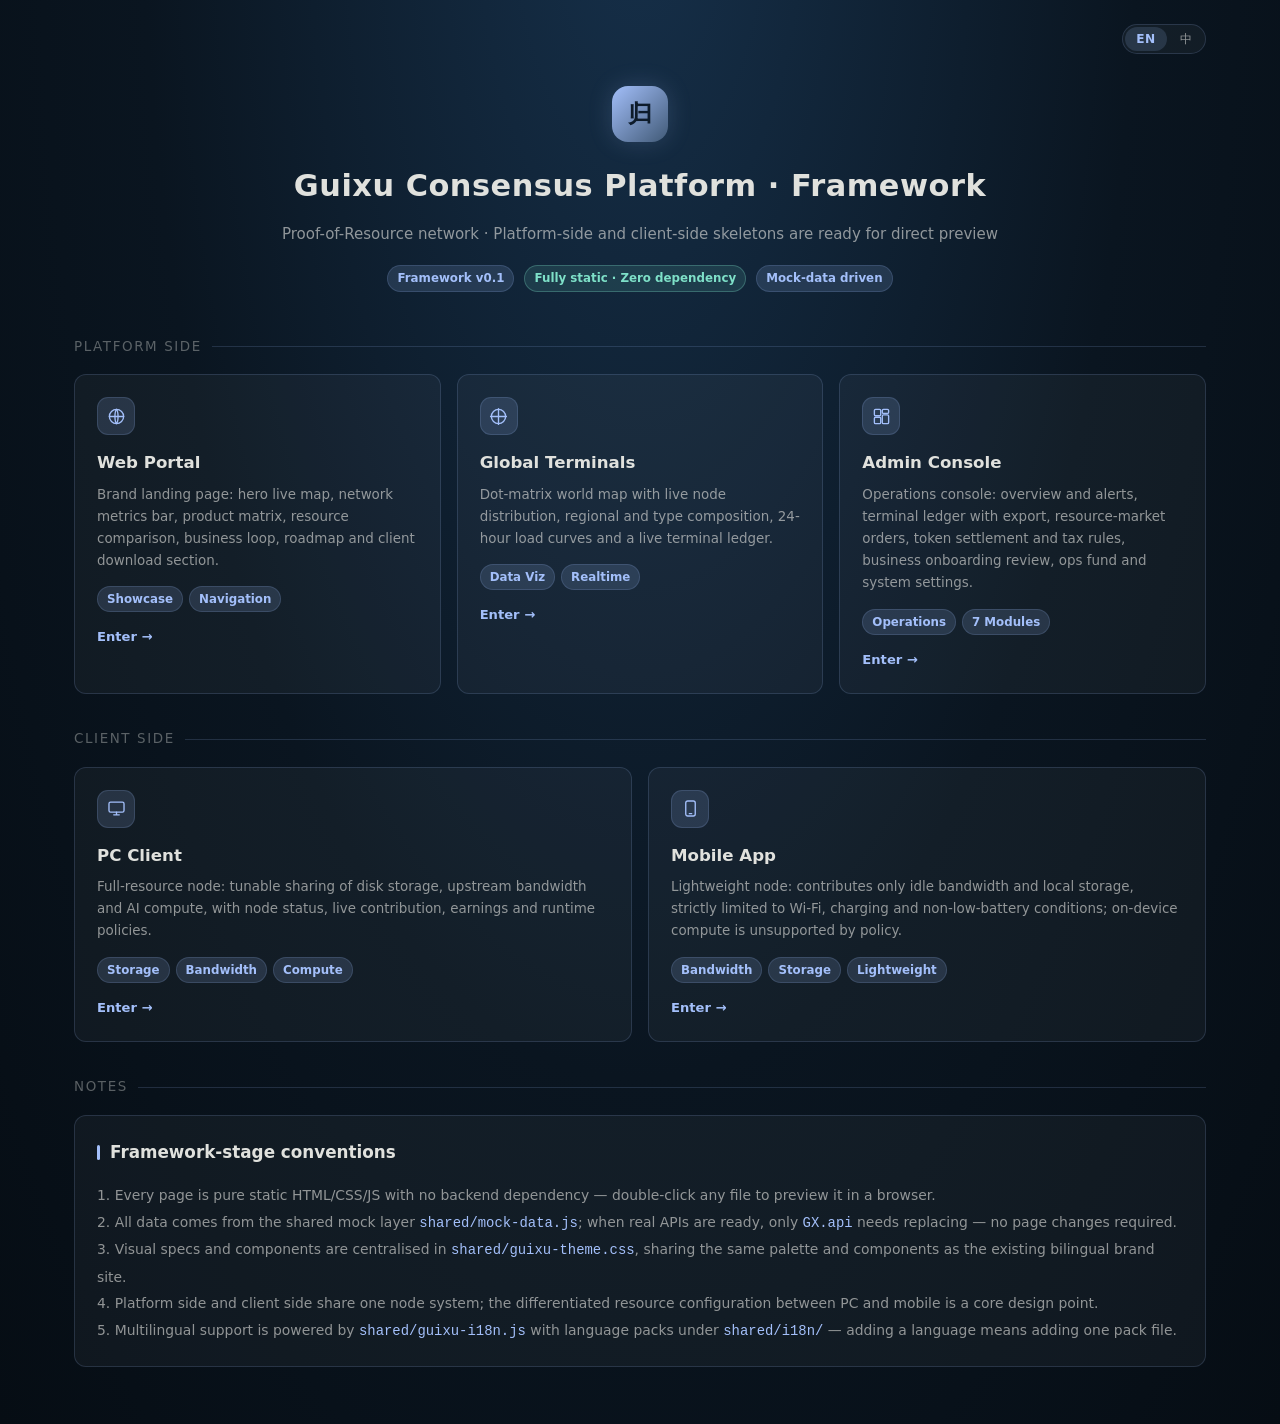
==== guixu-platform/index.html @ ed636386 "初始化：归墟共识平台 v1.0 双语文档、双语官网与多端程序框架" ====
<!DOCTYPE html>
<html lang="en">
<head>
<meta charset="UTF-8">
<meta name="viewport" content="width=device-width, initial-scale=1.0">
<title data-i18n="ov.title">Guixu Consensus Platform · Framework Overview</title>
<link rel="stylesheet" href="shared/guixu-theme.css">
<style>
  body { background: radial-gradient(ellipse at 50% -10%, #16304a 0%, #0a1520 55%, #060d14 100%); min-height: 100vh; }
  .topbar { max-width: 1180px; margin: 0 auto; padding: 24px 24px 0; display: flex; justify-content: flex-end; }
  .wrap { max-width: 1180px; margin: 0 auto; padding: 32px 24px 60px; }
  .hero { text-align: center; margin-bottom: 44px; }
  .hero .mark { width: 56px; height: 56px; border-radius: 16px; background: linear-gradient(135deg, var(--gx-accent), var(--gx-600)); display: grid; place-items: center; color: var(--gx-800); font-weight: 800; font-size: 1.5em; margin: 0 auto 18px; box-shadow: var(--gx-glow); }
  .hero h1 { font-size: 1.9em; font-weight: 700; letter-spacing: .5px; }
  .hero p { color: var(--gx-dim); font-size: .94em; margin-top: 10px; }
  .hero .meta { display: flex; gap: 10px; justify-content: center; margin-top: 18px; flex-wrap: wrap; }
  .grp-title { display: flex; align-items: center; gap: 10px; font-size: .84em; color: var(--gx-faint); letter-spacing: 1.6px; text-transform: uppercase; margin: 34px 0 16px; }
  .grp-title::after { content: ''; flex: 1; height: 1px; background: var(--gx-line); }
  .mod { display: block; background: rgba(255,255,255,.04); border: 1px solid var(--gx-line); border-radius: var(--gx-radius); padding: 22px; transition: all .22s; color: inherit; }
  .mod:hover { border-color: var(--gx-line-strong); background: rgba(255,255,255,.065); transform: translateY(-2px); }
  .mod .ic { width: 38px; height: 38px; border-radius: 11px; background: var(--gx-accent-dim); border: 1px solid var(--gx-line); display: grid; place-items: center; color: var(--gx-accent); margin-bottom: 14px; }
  .mod h3 { font-size: 1.04em; font-weight: 600; margin-bottom: 6px; }
  .mod p { font-size: .84em; color: var(--gx-dim); line-height: 1.65; min-height: 44px; }
  .mod .tags { display: flex; gap: 6px; flex-wrap: wrap; margin-top: 14px; }
  .mod .go { margin-top: 14px; font-size: .82em; color: var(--gx-accent); font-weight: 600; }
</style>
</head>
<body>

<div class="topbar"><span data-gx-lang-switch></span></div>

<div class="wrap">

  <div class="hero">
    <div class="mark" data-i18n="brand.mark">归</div>
    <h1 data-i18n="ov.h1">Guixu Consensus Platform · Framework</h1>
    <p data-i18n="ov.sub">Proof-of-Resource network · Platform-side and client-side skeletons are ready for direct preview</p>
    <div class="meta">
      <span class="gx-tag" data-i18n="tag.frameworkVer">Framework v0.1</span>
      <span class="gx-tag gx-tag-ok" data-i18n="ov.tag.static">Fully static · Zero dependency</span>
      <span class="gx-tag" data-i18n="ov.tag.mock">Mock-data driven</span>
    </div>
  </div>

  <div class="grp-title" data-i18n="ov.grp.platform">Platform Side</div>
  <div class="gx-grid gx-grid-3">
    <a class="mod" href="web/index.html">
      <div class="ic">
        <svg viewBox="0 0 24 24" width="19" height="19" fill="none" stroke="currentColor" stroke-width="1.7" stroke-linecap="round" stroke-linejoin="round"><circle cx="12" cy="12" r="9"/><path d="M3 12h18M12 3c2.6 3 2.6 15 0 18M12 3c-2.6 3-2.6 15 0 18"/></svg>
      </div>
      <h3 data-i18n="ov.mod.portal.title">Web Portal</h3>
      <p data-i18n="ov.mod.portal.desc">Brand landing page: hero live map, network metrics bar, product matrix, resource comparison, business loop, roadmap and client download section.</p>
      <div class="tags"><span class="gx-tag" data-i18n="ov.mod.portal.tag1">Showcase</span><span class="gx-tag" data-i18n="ov.mod.portal.tag2">Navigation</span></div>
      <div class="go" data-i18n="ov.go">Open page →</div>
    </a>
    <a class="mod" href="web/network.html">
      <div class="ic">
        <svg viewBox="0 0 24 24" width="19" height="19" fill="none" stroke="currentColor" stroke-width="1.7" stroke-linecap="round" stroke-linejoin="round"><path d="M2 12h20M12 2v20"/><circle cx="12" cy="12" r="9"/></svg>
      </div>
      <h3 data-i18n="ov.mod.net.title">Global Terminals</h3>
      <p data-i18n="ov.mod.net.desc">Dot-matrix world map with live node distribution, regional and type composition, 24-hour load curves and a live terminal ledger.</p>
      <div class="tags"><span class="gx-tag" data-i18n="ov.mod.net.tag1">Data visualisation</span><span class="gx-tag" data-i18n="ov.mod.net.tag2">Real time</span></div>
      <div class="go" data-i18n="ov.go">Open page →</div>
    </a>
    <a class="mod" href="web/admin.html">
      <div class="ic">
        <svg viewBox="0 0 24 24" width="19" height="19" fill="none" stroke="currentColor" stroke-width="1.7" stroke-linecap="round" stroke-linejoin="round"><rect x="3" y="3" width="8" height="8" rx="1.5"/><rect x="13" y="3" width="8" height="5" rx="1.5"/><rect x="13" y="10" width="8" height="11" rx="1.5"/><rect x="3" y="13" width="8" height="8" rx="1.5"/></svg>
      </div>
      <h3 data-i18n="ov.mod.admin.title">Admin Console</h3>
      <p data-i18n="ov.mod.admin.desc">Operations console: overview and alerts, terminal ledger with export, resource-market orders, token settlement and tax rules, business onboarding review, operations fund and system settings.</p>
      <div class="tags"><span class="gx-tag" data-i18n="ov.mod.admin.tag1">Operations</span><span class="gx-tag" data-i18n="ov.mod.admin.tag2">7 modules</span></div>
      <div class="go" data-i18n="ov.go">Open page →</div>
    </a>
  </div>

  <div class="grp-title" data-i18n="ov.grp.client">Client Side</div>
  <div class="gx-grid gx-grid-2">
    <a class="mod" href="desktop/index.html">
      <div class="ic">
        <svg viewBox="0 0 24 24" width="19" height="19" fill="none" stroke="currentColor" stroke-width="1.7" stroke-linecap="round" stroke-linejoin="round"><rect x="2.5" y="4" width="19" height="12.5" rx="2"/><path d="M8.5 20h7M12 16.5V20"/></svg>
      </div>
      <h3 data-i18n="ov.mod.pc.title">PC Client</h3>
      <p data-i18n="ov.mod.pc.desc">Full-resource node: adjustable sharing of disk storage, uplink bandwidth and AI compute, with node status, live contribution, earnings detail and runtime policies.</p>
      <div class="tags"><span class="gx-tag" data-i18n="ov.mod.pc.tag1">Storage</span><span class="gx-tag" data-i18n="ov.mod.pc.tag2">Bandwidth</span><span class="gx-tag" data-i18n="ov.mod.pc.tag3">Compute</span></div>
      <div class="go" data-i18n="ov.go">Open page →</div>
    </a>
    <a class="mod" href="mobile/index.html">
      <div class="ic">
        <svg viewBox="0 0 24 24" width="19" height="19" fill="none" stroke="currentColor" stroke-width="1.7" stroke-linecap="round" stroke-linejoin="round"><rect x="6" y="2.5" width="12" height="19" rx="2.5"/><path d="M10.5 18.5h3"/></svg>
      </div>
      <h3 data-i18n="ov.mod.mobile.title">Mobile App</h3>
      <p data-i18n="ov.mod.mobile.desc">Lightweight node: shares only idle bandwidth and local storage, strictly limited to Wi-Fi, charging and non-low-battery conditions; on-device compute is not supported by design.</p>
      <div class="tags"><span class="gx-tag" data-i18n="ov.mod.mobile.tag1">Bandwidth</span><span class="gx-tag" data-i18n="ov.mod.mobile.tag2">Storage</span><span class="gx-tag" data-i18n="ov.mod.mobile.tag3">Lightweight</span></div>
      <div class="go" data-i18n="ov.go">Open page →</div>
    </a>
  </div>

  <div class="grp-title" data-i18n="ov.grp.notes">Notes</div>
  <div class="gx-card">
    <div class="gx-section-title" data-i18n="ov.notes.title">Framework-stage conventions</div>
    <p class="gx-sub" style="line-height:1.9;font-size:.87em" data-i18n-html="ov.notes.body">
      1. All pages are fully static HTML/CSS/JS with no backend dependency &mdash; double-click to preview in a browser.<br>
      2. All data comes from the shared mock layer <span class="gx-mono gx-accent">shared/mock-data.js</span>; when the real API is ready, only <span class="gx-mono gx-accent">GX.api</span> needs to be replaced &mdash; no page changes required.<br>
      3. Visual specification and UI components are consolidated in <span class="gx-mono gx-accent">shared/guixu-theme.css</span>, sharing the same palette and components as the existing bilingual brand site.<br>
      4. Platform side and client side share one node system; the differentiated resource configuration between PC and mobile is a core design point.<br>
      5. Multilingual support is driven by <span class="gx-mono gx-accent">shared/guixu-i18n.js</span> with language packs under <span class="gx-mono gx-accent">shared/i18n/</span> &mdash; adding a language only requires adding one language-pack file.
    </p>
  </div>

</div>

<script src="shared/guixu-i18n.js"></script>
<script>GX.i18n.init();</script>
</body>
</html>
---- guixu-platform/shared/guixu-theme.css ----
/* ============================================================
   Guixu Consensus Platform :: shared theme
   归墟共识平台 · 共享主题与组件库
   与品牌官网（https://www.guixu.club/）视觉规范保持一致（深色 #0d1b2a 系 + 强调色 #a3bffa）
   ============================================================ */

:root {
  --gx-900: #0a1520;
  --gx-800: #0d1b2a;
  --gx-700: #1b263b;
  --gx-600: #415a77;
  --gx-accent: #a3bffa;
  --gx-accent-dim: rgba(163, 191, 250, .15);
  --gx-ok: #7ee0c8;
  --gx-warn: #ffb86b;
  --gx-bad: #ff8080;
  --gx-text: #e0e1dd;
  --gx-dim: rgba(224, 225, 221, .62);
  --gx-faint: rgba(224, 225, 221, .38);
  --gx-line: rgba(163, 191, 250, .16);
  --gx-line-strong: rgba(163, 191, 250, .32);
  --gx-light: #f0f2f5;
  --gx-ink: #1a1a2e;
  --gx-ink-soft: #4a4a5a;
  --gx-radius: 12px;
  --gx-radius-sm: 8px;
  --gx-font: 'Segoe UI', 'Microsoft YaHei', system-ui, -apple-system, sans-serif;
  --gx-mono: 'SFMono-Regular', Consolas, 'Roboto Mono', monospace;
  --gx-shadow: 0 2px 12px rgba(0, 0, 0, .06);
  --gx-glow: 0 0 24px rgba(163, 191, 250, .18);
}

* { margin: 0; padding: 0; box-sizing: border-box; }
html { scroll-behavior: smooth; }
body {
  font-family: var(--gx-font);
  background: var(--gx-800);
  color: var(--gx-text);
  line-height: 1.7;
  -webkit-font-smoothing: antialiased;
}
a { color: var(--gx-accent); text-decoration: none; }
img { max-width: 100%; display: block; }
::-webkit-scrollbar { width: 8px; height: 8px; }
::-webkit-scrollbar-track { background: rgba(255, 255, 255, .03); }
::-webkit-scrollbar-thumb { background: rgba(163, 191, 250, .22); border-radius: 4px; }
::-webkit-scrollbar-thumb:hover { background: rgba(163, 191, 250, .4); }

/* ---------- 通用文本 ---------- */
.gx-title { font-size: 1.8em; font-weight: 700; }
.gx-sub { color: var(--gx-dim); font-size: .95em; }
.gx-mono { font-family: var(--gx-mono); }
.gx-dim { color: var(--gx-dim); }
.gx-ok { color: var(--gx-ok); }
.gx-warn { color: var(--gx-warn); }
.gx-bad { color: var(--gx-bad); }
.gx-accent { color: var(--gx-accent); }

/* ---------- 按钮 ---------- */
.gx-btn {
  display: inline-flex; align-items: center; gap: 6px;
  padding: 9px 18px; border-radius: var(--gx-radius-sm);
  font-size: .88em; font-weight: 600; cursor: pointer;
  border: 1px solid transparent; transition: all .22s; font-family: var(--gx-font);
}
.gx-btn-primary { background: var(--gx-accent); color: var(--gx-800); }
.gx-btn-primary:hover { background: #8aa5e6; transform: translateY(-1px); }
.gx-btn-ghost { border-color: var(--gx-line-strong); color: var(--gx-accent); background: transparent; }
.gx-btn-ghost:hover { background: var(--gx-accent-dim); }
.gx-btn-sm { padding: 5px 12px; font-size: .8em; }
.gx-btn:disabled { opacity: .45; cursor: not-allowed; transform: none; }

/* ---------- 卡片 ---------- */
.gx-card {
  background: rgba(255, 255, 255, .04);
  border: 1px solid var(--gx-line);
  border-radius: var(--gx-radius);
  padding: 22px;
}
.gx-card-hover:hover { border-color: var(--gx-line-strong); background: rgba(255, 255, 255, .06); }
.gx-card-solid { background: #fff; border: 1px solid rgba(0, 0, 0, .06); color: var(--gx-ink); }
.gx-card-head { display: flex; align-items: center; justify-content: space-between; margin-bottom: 18px; gap: 12px; }
.gx-card-head h3 { font-size: 1.05em; font-weight: 600; }
.gx-card-head .gx-sub { font-size: .82em; }
.gx-section-title { display: flex; align-items: center; gap: 10px; font-size: 1.05em; font-weight: 600; margin-bottom: 16px; }
.gx-section-title::before { content: ''; width: 3px; height: 15px; background: var(--gx-accent); border-radius: 2px; }

/* ---------- 栅格 ---------- */
.gx-grid { display: grid; gap: 16px; }
.gx-grid-2 { grid-template-columns: repeat(2, 1fr); }
.gx-grid-3 { grid-template-columns: repeat(3, 1fr); }
.gx-grid-4 { grid-template-columns: repeat(4, 1fr); }
.gx-grid-auto { grid-template-columns: repeat(auto-fit, minmax(220px, 1fr)); }
.gx-row { display: flex; align-items: center; gap: 12px; }
.gx-row-between { display: flex; align-items: center; justify-content: space-between; gap: 12px; }
.gx-wrap { flex-wrap: wrap; }
.gx-mt { margin-top: 18px; }
.gx-mt-lg { margin-top: 32px; }

/* ---------- KPI ---------- */
.gx-kpi { position: relative; overflow: hidden; }
.gx-kpi .kpi-label { font-size: .82em; color: var(--gx-dim); display: flex; align-items: center; gap: 6px; }
.gx-kpi .kpi-value { font-size: 1.95em; font-weight: 700; color: var(--gx-accent); line-height: 1.25; margin: 6px 0 2px; font-variant-numeric: tabular-nums; }
.gx-kpi .kpi-unit { font-size: .5em; font-weight: 500; color: var(--gx-dim); margin-left: 3px; }
.gx-kpi .kpi-foot { font-size: .78em; color: var(--gx-faint); }
.gx-kpi::after {
  content: ''; position: absolute; right: -30px; top: -30px; width: 110px; height: 110px;
  background: radial-gradient(circle, rgba(163, 191, 250, .12), transparent 70%); border-radius: 50%;
}

/* ---------- 标签 / 状态点 ---------- */
.gx-tag {
  display: inline-flex; align-items: center; gap: 5px;
  padding: 2px 9px; border-radius: 20px; font-size: .74em; font-weight: 600;
  background: var(--gx-accent-dim); color: var(--gx-accent); border: 1px solid var(--gx-line);
}
.gx-tag-ok { background: rgba(126, 224, 200, .12); color: var(--gx-ok); border-color: rgba(126, 224, 200, .28); }
.gx-tag-warn { background: rgba(255, 184, 107, .12); color: var(--gx-warn); border-color: rgba(255, 184, 107, .28); }
.gx-tag-bad { background: rgba(255, 128, 128, .12); color: var(--gx-bad); border-color: rgba(255, 128, 128, .28); }
.gx-dot { width: 7px; height: 7px; border-radius: 50%; background: var(--gx-ok); display: inline-block; }
.gx-dot-pulse { animation: gxPulse 1.8s ease-in-out infinite; }
@keyframes gxPulse { 0%, 100% { opacity: 1; box-shadow: 0 0 0 0 rgba(126, 224, 200, .5); } 50% { opacity: .55; box-shadow: 0 0 0 4px rgba(126, 224, 200, 0); } }

/* ---------- 表格 ---------- */
.gx-table { width: 100%; border-collapse: collapse; font-size: .86em; }
.gx-table th {
  text-align: left; padding: 10px 12px; color: var(--gx-dim); font-weight: 600;
  font-size: .92em; border-bottom: 1px solid var(--gx-line); white-space: nowrap;
}
.gx-table td { padding: 11px 12px; border-bottom: 1px solid rgba(163, 191, 250, .07); white-space: nowrap; }
.gx-table tbody tr:hover { background: rgba(163, 191, 250, .05); }
.gx-table tbody tr:last-child td { border-bottom: none; }
.gx-table-scroll { overflow-x: auto; }

/* ---------- 进度条 ---------- */
.gx-bar { height: 6px; border-radius: 3px; background: rgba(255, 255, 255, .08); overflow: hidden; }
.gx-bar > i { display: block; height: 100%; border-radius: 3px; background: var(--gx-accent); transition: width .6s ease; }
.gx-bar-ok > i { background: var(--gx-ok); }
.gx-bar-warn > i { background: var(--gx-warn); }

/* ---------- 开关 ---------- */
.gx-switch { position: relative; width: 46px; height: 24px; border-radius: 12px; background: rgba(255, 255, 255, .12); cursor: pointer; transition: background .25s; flex: 0 0 auto; border: none; }
.gx-switch::after { content: ''; position: absolute; top: 2px; left: 2px; width: 20px; height: 20px; border-radius: 50%; background: #fff; transition: transform .25s; }
.gx-switch.on { background: var(--gx-accent); }
.gx-switch.on::after { transform: translateX(22px); }

/* ---------- 滑块 ---------- */
.gx-range { -webkit-appearance: none; appearance: none; width: 100%; height: 5px; border-radius: 3px; background: rgba(255, 255, 255, .12); outline: none; }
.gx-range::-webkit-slider-thumb {
  -webkit-appearance: none; appearance: none; width: 16px; height: 16px; border-radius: 50%;
  background: var(--gx-accent); cursor: pointer; box-shadow: 0 0 0 4px rgba(163, 191, 250, .18);
}
.gx-range::-moz-range-thumb { width: 16px; height: 16px; border: none; border-radius: 50%; background: var(--gx-accent); cursor: pointer; }

/* ---------- 应用外壳（侧边栏 + 主区） ---------- */
.gx-shell { display: grid; grid-template-columns: 232px 1fr; min-height: 100vh; background: var(--gx-800); }
.gx-side {
  background: linear-gradient(180deg, #0b1724, #0d1b2a);
  border-right: 1px solid var(--gx-line); padding: 22px 14px; position: sticky; top: 0; height: 100vh;
  display: flex; flex-direction: column; gap: 6px; overflow-y: auto;
}
.gx-side .brand { display: flex; align-items: center; gap: 10px; padding: 0 10px 20px; border-bottom: 1px solid var(--gx-line); margin-bottom: 14px; }
.gx-side .brand .mark { width: 30px; height: 30px; border-radius: 8px; background: linear-gradient(135deg, var(--gx-accent), var(--gx-600)); display: grid; place-items: center; color: var(--gx-800); font-weight: 800; font-size: .95em; }
.gx-side .brand b { font-size: 1em; letter-spacing: .5px; }
.gx-side .brand small { display: block; font-size: .7em; color: var(--gx-faint); font-weight: 400; letter-spacing: 1px; }
.gx-side .nav-label { font-size: .7em; color: var(--gx-faint); letter-spacing: 1.4px; padding: 12px 10px 5px; text-transform: uppercase; }
.gx-side a.nav-item {
  display: flex; align-items: center; gap: 10px; padding: 9px 12px; border-radius: var(--gx-radius-sm);
  color: var(--gx-dim); font-size: .88em; transition: all .2s; border: 1px solid transparent;
}
.gx-side a.nav-item:hover { background: rgba(163, 191, 250, .07); color: var(--gx-text); }
.gx-side a.nav-item.active { background: var(--gx-accent-dim); color: var(--gx-accent); border-color: var(--gx-line); font-weight: 600; }
.gx-side .side-foot { margin-top: auto; padding: 14px 10px 0; border-top: 1px solid var(--gx-line); font-size: .75em; color: var(--gx-faint); }

.gx-main { padding: 24px 28px 48px; min-width: 0; }
.gx-topbar {
  display: flex; align-items: center; justify-content: space-between; gap: 16px;
  padding-bottom: 18px; margin-bottom: 24px; border-bottom: 1px solid var(--gx-line); flex-wrap: wrap;
}
.gx-crumb { font-size: .8em; color: var(--gx-faint); }

/* ---------- 世界地图容器 ---------- */
.gx-map-wrap { position: relative; width: 100%; border-radius: var(--gx-radius); overflow: hidden; background: radial-gradient(ellipse at 50% 40%, rgba(65, 90, 119, .28), transparent 72%); border: 1px solid var(--gx-line); }
.gx-map-wrap canvas { display: block; width: 100%; height: auto; }
.gx-map-legend { position: absolute; left: 14px; bottom: 12px; display: flex; gap: 14px; font-size: .72em; color: var(--gx-dim); flex-wrap: wrap; }
.gx-map-legend i { width: 7px; height: 7px; border-radius: 50%; display: inline-block; margin-right: 5px; }

/* ---------- 手机模拟框 ---------- */
.gx-phone {
  width: 390px; max-width: 100%; height: 800px; background: #050d16;
  border-radius: 42px; border: 10px solid #16232f; box-shadow: 0 24px 60px rgba(0, 0, 0, .5), var(--gx-glow);
  position: relative; overflow: hidden; display: flex; flex-direction: column;
}
.gx-phone .notch {
  position: absolute; top: 0; left: 50%; transform: translateX(-50%);
  width: 132px; height: 26px; background: #16232f; border-radius: 0 0 16px 16px; z-index: 20;
}
.gx-phone .status-bar { display: flex; justify-content: space-between; padding: 12px 24px 6px; font-size: .72em; color: var(--gx-dim); flex-shrink: 0; }
.gx-phone .phone-body { flex: 1; overflow-y: auto; padding: 6px 18px 14px; }
.gx-phone .phone-tabbar {
  display: grid; grid-template-columns: repeat(4, 1fr); border-top: 1px solid var(--gx-line);
  background: rgba(10, 21, 32, .96); padding: 8px 0 14px; flex-shrink: 0;
}
.gx-phone .phone-tabbar button {
  background: none; border: none; color: var(--gx-faint); font-size: .68em; cursor: pointer;
  display: flex; flex-direction: column; align-items: center; gap: 3px; font-family: var(--gx-font); transition: color .2s;
}
.gx-phone .phone-tabbar button.active { color: var(--gx-accent); }
.gx-phone .phone-tabbar .tab-ico { font-size: 1.35em; line-height: 1; }

/* ---------- 桌面窗口模拟框 ---------- */
.gx-window {
  width: 100%; max-width: 1180px; margin: auto; background: var(--gx-800);
  border-radius: 14px; border: 1px solid var(--gx-line-strong); overflow: hidden;
  box-shadow: 0 28px 70px rgba(0, 0, 0, .55), var(--gx-glow);
}
.gx-window-bar { display: flex; align-items: center; gap: 10px; padding: 10px 14px; background: #0b1724; border-bottom: 1px solid var(--gx-line); }
.gx-window-bar .lights { display: flex; gap: 7px; }
.gx-window-bar .lights i { width: 11px; height: 11px; border-radius: 50%; display: block; }
.gx-window-bar .win-title { font-size: .8em; color: var(--gx-dim); margin-left: 6px; }
.gx-window-body { display: grid; grid-template-columns: 216px 1fr; min-height: 620px; }

/* ---------- 平台端顶部导航 ---------- */
.gx-nav { position: sticky; top: 0; z-index: 100; background: rgba(13, 27, 42, .94); backdrop-filter: blur(10px); border-bottom: 1px solid var(--gx-line); }
.gx-nav .nav-inner { max-width: 1360px; margin: auto; display: flex; align-items: center; justify-content: space-between; gap: 18px; padding: 0 24px; height: 58px; }
.gx-nav .nav-brand { display: flex; align-items: center; gap: 10px; font-weight: 700; letter-spacing: .5px; color: var(--gx-text); flex: 0 0 auto; }
.gx-nav .nav-brand .mark { width: 28px; height: 28px; border-radius: 8px; background: linear-gradient(135deg, var(--gx-accent), var(--gx-600)); display: grid; place-items: center; color: var(--gx-800); font-weight: 800; font-size: .85em; }
.gx-nav .nav-links { display: flex; gap: 3px; list-style: none; align-items: center; overflow-x: auto; }
.gx-nav .nav-links a { color: var(--gx-dim); font-size: .87em; padding: 7px 13px; border-radius: 8px; transition: all .2s; white-space: nowrap; display: block; }
.gx-nav .nav-links a:hover { color: var(--gx-text); background: rgba(163, 191, 250, .07); }
.gx-nav .nav-links a.active { color: var(--gx-accent); background: var(--gx-accent-dim); font-weight: 600; }
@media (max-width: 1080px) { .gx-nav .nav-links { display: none; } }

/* ---------- 页面容器 ---------- */
.gx-page { max-width: 1360px; margin: 0 auto; padding: 26px 24px 60px; }
.gx-page-head { display: flex; align-items: flex-end; justify-content: space-between; gap: 18px; flex-wrap: wrap; margin-bottom: 24px; }
.gx-page-head h1 { font-size: 1.55em; font-weight: 700; }
.gx-page-head p { color: var(--gx-dim); font-size: .9em; margin-top: 5px; }
.gx-live-badge { display: inline-flex; align-items: center; gap: 7px; font-size: .78em; color: var(--gx-ok); background: rgba(126, 224, 200, .1); border: 1px solid rgba(126, 224, 200, .25); padding: 5px 12px; border-radius: 20px; }

/* ---------- 筛选按钮组 ---------- */
.gx-filters { display: flex; gap: 6px; flex-wrap: wrap; }
.gx-filters button {
  background: rgba(255, 255, 255, .04); border: 1px solid var(--gx-line); color: var(--gx-dim);
  padding: 6px 15px; border-radius: 20px; font-size: .8em; cursor: pointer; font-family: var(--gx-font); transition: all .2s;
}
.gx-filters button:hover { color: var(--gx-text); border-color: var(--gx-line-strong); }
.gx-filters button.active { background: var(--gx-accent-dim); border-color: var(--gx-line-strong); color: var(--gx-accent); font-weight: 600; }

/* ---------- 输入框 ---------- */
.gx-input {
  background: rgba(255, 255, 255, .05); border: 1px solid var(--gx-line); border-radius: var(--gx-radius-sm);
  padding: 7px 14px; color: var(--gx-text); font-family: var(--gx-font); font-size: .85em; outline: none; transition: border-color .2s;
}
.gx-input:focus { border-color: var(--gx-line-strong); }
.gx-input::placeholder { color: var(--gx-faint); }

/* ---------- 固定表头滚动区 ---------- */
.gx-tbl-scroll { max-height: 470px; overflow-y: auto; }
.gx-tbl-scroll thead th { position: sticky; top: 0; background: #0f1e2e; z-index: 2; }

/* ---------- 底部信息 ---------- */
.gx-foot { text-align: center; color: var(--gx-faint); font-size: .78em; padding: 26px 20px; border-top: 1px solid var(--gx-line); }

/* ---------- 动效 ---------- */
@keyframes gxFloat { 0%, 100% { transform: translateY(0); } 50% { transform: translateY(-6px); } }
@keyframes gxFadeIn { from { opacity: 0; transform: translateY(8px); } to { opacity: 1; transform: none; } }
.gx-fade { animation: gxFadeIn .5s ease both; }

/* ---------- 响应式 ---------- */
@media (max-width: 900px) {
  .gx-shell { grid-template-columns: 1fr; }
  .gx-side { position: static; height: auto; flex-direction: row; flex-wrap: wrap; align-items: center; }
  .gx-side .nav-label, .gx-side .side-foot { display: none; }
  .gx-side .brand { border: none; padding-bottom: 0; margin-bottom: 0; }
  .gx-grid-4 { grid-template-columns: repeat(2, 1fr); }
  .gx-grid-3 { grid-template-columns: repeat(2, 1fr); }
  .gx-window-body { grid-template-columns: 1fr; }
  .gx-main { padding: 18px 16px 40px; }
}
@media (max-width: 560px) {
  .gx-grid-2, .gx-grid-3, .gx-grid-4 { grid-template-columns: 1fr; }
  .gx-title { font-size: 1.4em; }
}
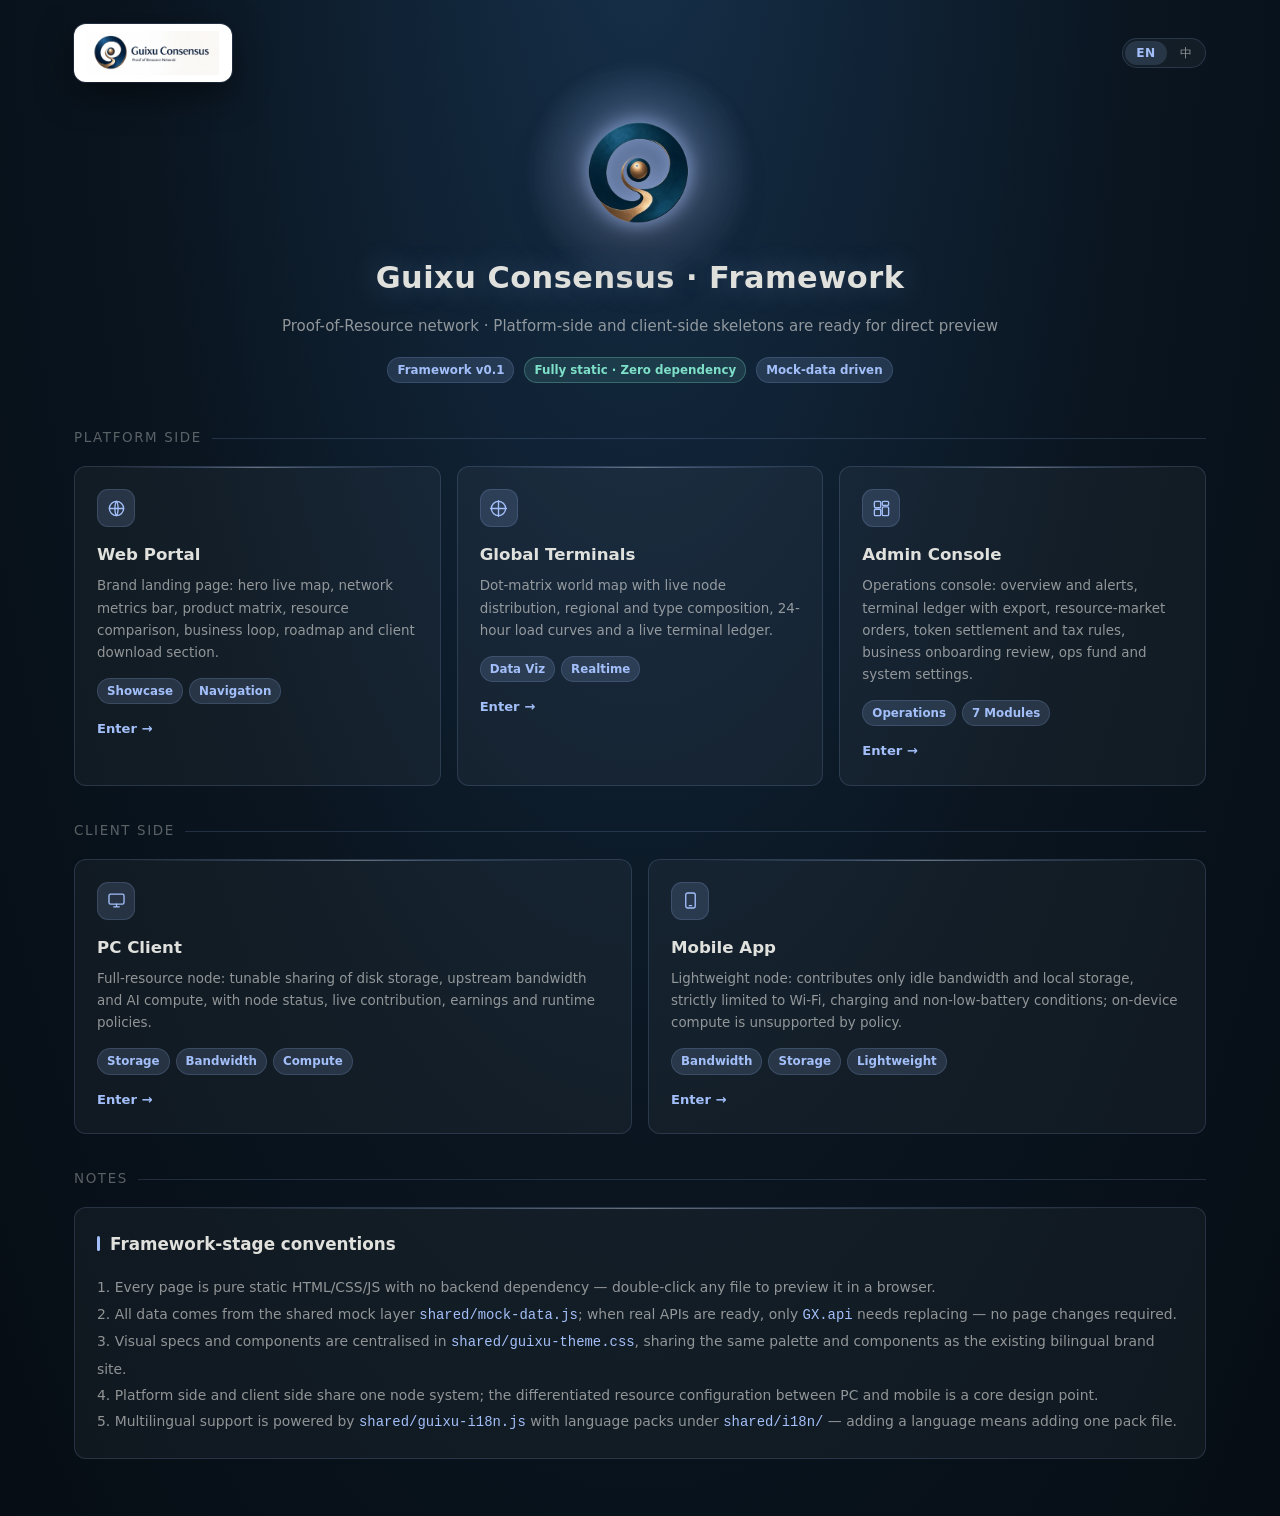
==== commit 7c0f1e27: "release: v1.1 — 白皮书 v1.2、官网与终端更新、社区资产页、代币单位统一 gx - 白皮书 / 可行性计划书 中英同步到线上最新版 - 官网单页刷新（实时总盘条、开屏动画与音效、官方" ====
--- a/guixu-platform/index.html
+++ b/guixu-platform/index.html
@@ -3,15 +3,37 @@
 <head>
 <meta charset="UTF-8">
 <meta name="viewport" content="width=device-width, initial-scale=1.0">
+<link rel="icon" href="/favicon.ico" sizes="48x48">
+<link rel="icon" type="image/png" sizes="32x32" href="/favicon-32.png?v=20260925c">
+<link rel="icon" type="image/png" sizes="192x192" href="/favicon-192.png?v=20260925c">
+<link rel="apple-touch-icon" sizes="180x180" href="/apple-touch-icon.png?v=20260925c">
 <title data-i18n="ov.title">Guixu Consensus Platform · Framework Overview</title>
-<link rel="stylesheet" href="shared/guixu-theme.css">
+<link rel="stylesheet" href="shared/guixu-theme.css?v=20260925j">
+<!-- 首屏 LOGO 预加载：避免等 CSS/JS 解析完才发现图片 -->
+<link rel="preload" as="image" href="/guixu800tm-320.webp?v=20260925a">
+<link rel="preload" as="image" href="/brand-wide-640.webp?v=20260925f">
 <style>
   body { background: radial-gradient(ellipse at 50% -10%, #16304a 0%, #0a1520 55%, #060d14 100%); min-height: 100vh; }
-  .topbar { max-width: 1180px; margin: 0 auto; padding: 24px 24px 0; display: flex; justify-content: flex-end; }
+  .topbar { max-width: 1180px; margin: 0 auto; padding: 24px 24px 0; display: flex; justify-content: space-between; align-items: center; gap: 18px; }
+  /* 左上横版 LOGO：托板收窄、图片按 2x 高清供图，尺寸比原先小一档 */
+  .topbar .gx-logo-top { padding: 7px 13px; border-radius: 12px; }
+  .topbar .gx-logo-top img { max-width: 132px; }
   .wrap { max-width: 1180px; margin: 0 auto; padding: 32px 24px 60px; }
   .hero { text-align: center; margin-bottom: 44px; }
   .hero .mark { width: 56px; height: 56px; border-radius: 16px; background: linear-gradient(135deg, var(--gx-accent), var(--gx-600)); display: grid; place-items: center; color: var(--gx-800); font-weight: 800; font-size: 1.5em; margin: 0 auto 18px; box-shadow: var(--gx-glow); }
-  .hero h1 { font-size: 1.9em; font-weight: 700; letter-spacing: .5px; }
+  .hero h1 { font-size: 1.9em; font-weight: 700; letter-spacing: .5px; text-shadow: 0 0 30px rgba(163,191,250,.3); }
+  /* ---- 品牌主视觉：guixu800tm-320.webp（透明新徽标，2x 高清） ---- */
+  /* 光影动画只跑 opacity/transform（合成器层，不触发重绘重排），性能优先 */
+  .hero .gx-emblem-wrap { position: relative; width: 118px; height: 118px; margin: 0 auto 20px; display: grid; place-items: center; }
+  .hero .gx-emblem-halo { position: absolute; inset: -50%; border-radius: 50%; pointer-events: none;
+    background: radial-gradient(circle, rgba(163,191,250,.5) 0%, rgba(163,191,250,.18) 36%, rgba(163,191,250,0) 70%);
+    will-change: opacity; animation: gxHaloPulse 4.6s ease-in-out infinite; }
+  .hero .gx-emblem { position: relative; width: 100%; height: 100%; display: block; object-fit: contain;
+    filter: drop-shadow(0 0 10px rgba(163,191,250,.72)) drop-shadow(0 0 24px rgba(163,191,250,.5)) drop-shadow(0 14px 22px rgba(0,0,0,.6));
+    will-change: transform; backface-visibility: hidden; animation: gxEmblemFloat 6.5s ease-in-out infinite; }
+  @keyframes gxEmblemFloat { 0%, 100% { transform: translate3d(0,0,0); } 50% { transform: translate3d(0,-8px,0); } }
+  /* 只动 opacity，不动 scale —— scale 会让大范围径向渐变每帧重新栅格化 */
+  @keyframes gxHaloPulse { 0%, 100% { opacity: .7; } 50% { opacity: 1; } }
   .hero p { color: var(--gx-dim); font-size: .94em; margin-top: 10px; }
   .hero .meta { display: flex; gap: 10px; justify-content: center; margin-top: 18px; flex-wrap: wrap; }
   .grp-title { display: flex; align-items: center; gap: 10px; font-size: .84em; color: var(--gx-faint); letter-spacing: 1.6px; text-transform: uppercase; margin: 34px 0 16px; }
@@ -24,16 +46,21 @@
   .mod .tags { display: flex; gap: 6px; flex-wrap: wrap; margin-top: 14px; }
   .mod .go { margin-top: 14px; font-size: .82em; color: var(--gx-accent); font-weight: 600; }
 </style>
+  <!-- 统一卡片光影系统 v2（2026-09-29） -->
+  <link rel="stylesheet" href="shared/gx-cards.css?v=20260929c">
 </head>
 <body>
 
-<div class="topbar"><span data-gx-lang-switch></span></div>
+<div class="topbar"><a class="gx-logo-wide gx-logo-top" href="https://www.guixu.club/" title="归墟共识官网 / Guixu Consensus"><img src="/brand-wide-640.webp?v=20260925f" alt="Guixu Consensus — Proof of Resource Network" width="640" height="213" decoding="async" fetchpriority="high"></a><span data-gx-lang-switch></span></div>
 
 <div class="wrap">
 
   <div class="hero">
-    <div class="mark" data-i18n="brand.mark">归</div>
-    <h1 data-i18n="ov.h1">Guixu Consensus Platform · Framework</h1>
+    <div class="gx-emblem-wrap">
+      <span class="gx-emblem-halo"></span>
+      <img class="gx-emblem" src="/guixu800tm-320.webp?v=20260925a" alt="归墟共识 Guixu Consensus" width="320" height="320" decoding="async" fetchpriority="high">
+    </div>
+    <h1 data-i18n="ov.h1">Guixu Consensus · Framework</h1>
     <p data-i18n="ov.sub">Proof-of-Resource network · Platform-side and client-side skeletons are ready for direct preview</p>
     <div class="meta">
       <span class="gx-tag" data-i18n="tag.frameworkVer">Framework v0.1</span>
@@ -100,16 +127,16 @@
     <div class="gx-section-title" data-i18n="ov.notes.title">Framework-stage conventions</div>
     <p class="gx-sub" style="line-height:1.9;font-size:.87em" data-i18n-html="ov.notes.body">
       1. All pages are fully static HTML/CSS/JS with no backend dependency &mdash; double-click to preview in a browser.<br>
-      2. All data comes from the shared mock layer <span class="gx-mono gx-accent">shared/mock-data.js</span>; when the real API is ready, only <span class="gx-mono gx-accent">GX.api</span> needs to be replaced &mdash; no page changes required.<br>
-      3. Visual specification and UI components are consolidated in <span class="gx-mono gx-accent">shared/guixu-theme.css</span>, sharing the same palette and components as the existing bilingual brand site.<br>
+      2. All data comes from the shared mock layer <span class="gx-mono gx-accent">shared/mock-data.js?v=20260925h</span>; when the real API is ready, only <span class="gx-mono gx-accent">GX.api</span> needs to be replaced &mdash; no page changes required.<br>
+      3. Visual specification and UI components are consolidated in <span class="gx-mono gx-accent">shared/guixu-theme.css?v=20260925j</span>, sharing the same palette and components as the existing bilingual brand site.<br>
       4. Platform side and client side share one node system; the differentiated resource configuration between PC and mobile is a core design point.<br>
-      5. Multilingual support is driven by <span class="gx-mono gx-accent">shared/guixu-i18n.js</span> with language packs under <span class="gx-mono gx-accent">shared/i18n/</span> &mdash; adding a language only requires adding one language-pack file.
+      5. Multilingual support is driven by <span class="gx-mono gx-accent">shared/guixu-i18n.js?v=20261115a</span> with language packs under <span class="gx-mono gx-accent">shared/i18n/</span> &mdash; adding a language only requires adding one language-pack file.
     </p>
   </div>
 
 </div>
 
-<script src="shared/guixu-i18n.js"></script>
+<script src="shared/guixu-i18n.js?v=20261115a"></script>
 <script>GX.i18n.init();</script>
 </body>
 </html>
--- a/guixu-platform/shared/guixu-theme.css
+++ b/guixu-platform/shared/guixu-theme.css
@@ -282,3 +282,24 @@
   .gx-grid-2, .gx-grid-3, .gx-grid-4 { grid-template-columns: 1fr; }
   .gx-title { font-size: 1.4em; }
 }
+
+/* ---------- 品牌标识（官方 LOGO 素材） ---------- */
+/* 尺寸一律用 em，与同排文字字号同步（同步缩放），导航 2.35em / 侧栏 2.95em */
+.brand-mark { display: block; width: 1.6em; height: 1.6em; object-fit: contain; flex: 0 0 auto; filter: drop-shadow(0 0 7px rgba(163,191,250,.6)) drop-shadow(0 1px 3px rgba(0,0,0,.55)); }
+/* 侧栏 LOGO 与「主标题 + 副标题」两行文字等高对齐（.brand 是 align-items:center，故上下同齐）；
+   字号定 2.95em ≈ 47px，正好等于两行文字块高度（16px×行高 + 12px×行高），光晕同步放大以免显小 */
+.gx-side .brand .brand-mark { width: 2.95em; height: 2.95em;
+  filter: brightness(1.18) saturate(1.1) drop-shadow(0 0 9px rgba(255,255,255,.9)) drop-shadow(0 0 30px rgba(255,255,255,.5)) drop-shadow(0 0 52px rgba(255,255,255,.24)) drop-shadow(0 2px 6px rgba(0,0,0,.55)); }
+/* 顶部导航（门户/全球网络）LOGO：2.35em ≈ 37.6px，58px 导航条上下各留 ~10px 呼吸；
+   光晕统一为纯白冷光（深蓝调页面比暖金协调，2026-09-25 定稿） */
+.gx-nav .nav-brand .brand-mark { width: 2.35em; height: 2.35em;
+  filter: brightness(1.18) saturate(1.1) drop-shadow(0 0 7px rgba(255,255,255,.9)) drop-shadow(0 0 24px rgba(255,255,255,.55)) drop-shadow(0 0 42px rgba(255,255,255,.28)) drop-shadow(0 2px 6px rgba(0,0,0,.5)); }
+.gx-nav .nav-brand { gap: .5em; }
+.gx-logo-wide { display: inline-block; background: #fff; border-radius: 16px; padding: 12px 22px;
+  box-shadow: 0 12px 34px rgba(0,0,0,.5), 0 0 0 1px rgba(163,191,250,.18); line-height: 0; transition: transform .2s; }
+.gx-logo-wide:hover { transform: translateY(-2px); }
+.gx-logo-wide img { display: block; width: 100%; max-width: 300px; height: auto; }
+.hero .gx-logo-wide { margin: 0 auto 22px; }
+.phone-stage .gx-logo-wide { margin-bottom: 4px; }
+.gx-foot a { color: var(--gx-accent); text-decoration: none; }
+.gx-foot a:hover { text-decoration: underline; }
--- a/guixu-platform/shared/gx-cards.css
+++ b/guixu-platform/shared/gx-cards.css
@@ -0,0 +1,191 @@
+/* ==========================================================================
+   归墟共识 · 统一卡片光影系统 v2（2026-09-29）
+   适用：全站除 www 根首页（其自身 <style> 内已有同源实现）以外的所有页面
+     - 平台：guixu-platform/{index, desktop, mobile, web/*}
+     - 终端/节点：terminal、node.guixu.club（含 /terminal）
+     - 文档：guixu-consensus-whitepaper-v1(.html/-en)、guixu-consensus-platform-feasibility-plan-{zh,en}
+     - 跳转页：内部管理后台域（不对外公布）
+   实现：伪元素承载 顶部常驻高光 + hover 斜向扫光 + 品牌光晕/上浮
+   约束：不引入 overflow 裁剪、不改动任何 HTML 结构与既有规则；动效只跑
+         transform / opacity / background-position
+   ========================================================================== */
+
+@keyframes gxSheenSlide {
+  from { background-position: 135% 0; }
+  to   { background-position: -135% 0; }
+}
+@keyframes gxSheenSweep {
+  from { transform: translateX(-160%) skewX(-18deg); opacity: 0; }
+  18%  { opacity: 1; }
+  to   { transform: translateX(280%) skewX(-18deg); opacity: 0; }
+}
+
+/* ---------------- 1. 深色半透明卡片：平台 / 终端 / 节点 ---------------- */
+.gx-card, .mod, .pm-card, .dl-card, .res-card, .res-item, .biz-card,
+.m-item, .cards .card {
+  position: relative;
+  transition: transform .35s cubic-bezier(.22,.61,.36,1),
+              box-shadow .35s cubic-bezier(.22,.61,.36,1),
+              border-color .35s;
+}
+
+.gx-card::before, .mod::before, .pm-card::before, .dl-card::before,
+.res-card::before, .res-item::before, .m-item::before, .cards .card::before {
+  content: ''; position: absolute; top: 0; left: 9%; right: 9%; height: 1px;
+  pointer-events: none; border-radius: 2px;
+  background: linear-gradient(90deg,
+      rgba(163,191,250,0) 0%, rgba(163,191,250,.5) 30%,
+      rgba(227,236,255,.8) 50%, rgba(163,191,250,.5) 70%, rgba(163,191,250,0) 100%);
+  opacity: .5; transition: opacity .35s;
+}
+
+.gx-card::after, .mod::after, .pm-card::after, .dl-card::after, .res-item::after,
+.m-item::after, .cards .card::after {
+  content: ''; position: absolute; inset: 0; border-radius: inherit;
+  pointer-events: none; opacity: 0;
+  background: linear-gradient(100deg,
+      rgba(163,191,250,0) 34%, rgba(163,191,250,.17) 50%, rgba(163,191,250,0) 66%);
+  background-size: 260% 100%; background-position: 135% 0;
+  transition: opacity .3s;
+}
+
+.gx-card:hover, .mod:hover, .pm-card:hover, .dl-card:hover, .res-card:hover, .biz-card:hover,
+.res-item:not(.off):hover, .m-item:not(.off):hover, .cards .card:not(.off):hover {
+  transform: translateY(-4px);
+  border-color: rgba(163,191,250,.5);
+  box-shadow: 0 12px 30px rgba(3,9,17,.45),
+              0 0 26px rgba(163,191,250,.26),
+              inset 0 0 24px rgba(163,191,250,.07);
+}
+
+.gx-card:hover::before, .mod:hover::before, .pm-card:hover::before, .dl-card:hover::before,
+.res-card:hover::before, .res-item:hover::before, .m-item:hover::before, .cards .card:hover::before {
+  opacity: 1;
+}
+
+.gx-card:hover::after, .mod:hover::after, .pm-card:hover::after, .dl-card:hover::after,
+.res-item:hover::after, .m-item:hover::after, .cards .card:hover::after {
+  opacity: 1; animation: gxSheenSlide .95s cubic-bezier(.3,.5,.3,1) forwards;
+}
+
+/* .biz-card 的 ::after 已被页面用于右上角径向光斑，扫光改用 ::before 承载（其自身已 overflow:hidden） */
+.biz-card { overflow: hidden; }
+.biz-card::before {
+  content: ''; position: absolute; top: 0; bottom: 0; left: 0; width: 55%;
+  pointer-events: none; opacity: 0;
+  background: linear-gradient(100deg,
+      rgba(163,191,250,0) 0%, rgba(163,191,250,.20) 50%, rgba(163,191,250,0) 100%);
+  transform: translateX(-160%) skewX(-18deg);
+}
+.biz-card:hover::before {
+  opacity: 1; animation: gxSheenSweep .95s cubic-bezier(.3,.5,.3,1) forwards;
+}
+.biz-card::after { transition: opacity .35s; }
+.biz-card:hover::after { opacity: .35; }
+
+/* ---------------- 2. 深色统计卡：资源统计 / 指标卡 ---------------- */
+.res-card::before, .res-card::after { border-radius: 10px; }
+
+/* ---------------- 3. 密集数据单元：概览数字条（不抬升，仅高亮） ---------------- */
+.ls-item { transition: background .3s, box-shadow .3s; }
+.ls-item .v { transition: text-shadow .3s; }
+.ls-item:hover { background: rgba(163,191,250,.07); box-shadow: inset 0 0 18px rgba(163,191,250,.12); }
+.ls-item:hover .v { text-shadow: 0 0 14px rgba(163,191,250,.55); }
+
+/* 版本路线条目：左侧竖线亮起 + 底色微亮（web 门户） */
+.rm-card {
+  transition: border-left-color .3s, background .3s, padding-left .3s;
+}
+.rm-card:hover {
+  border-left-color: rgba(163,191,250,.85);
+  background: rgba(163,191,250,.05);
+}
+
+/* ---------------- 4. 浅色文档卡片：白皮书 / 可行性方案 ---------------- */
+.container .section {
+  position: relative;
+  transition: transform .35s cubic-bezier(.22,.61,.36,1),
+              box-shadow .35s cubic-bezier(.22,.61,.36,1);
+}
+.container .section::before {
+  content: ''; position: absolute; top: 0; left: 8%; right: 8%; height: 1px;
+  pointer-events: none; opacity: .75;
+  background: linear-gradient(90deg,
+      rgba(163,191,250,0) 0%, rgba(163,191,250,.55) 22%,
+      rgba(227,236,255,.95) 50%, rgba(163,191,250,.55) 78%, rgba(163,191,250,0) 100%);
+}
+.container .section::after {
+  content: ''; position: absolute; inset: 0; border-radius: 12px;
+  pointer-events: none; opacity: 0;
+  background: linear-gradient(100deg,
+      rgba(163,191,250,0) 34%, rgba(163,191,250,.22) 50%, rgba(163,191,250,0) 66%);
+  background-size: 260% 100%; background-position: 135% 0;
+  transition: opacity .3s;
+}
+.container .section:hover {
+  transform: translateY(-4px);
+  box-shadow: 0 14px 34px rgba(13,27,42,.14),
+              0 0 0 1px rgba(163,191,250,.5),
+              0 0 26px rgba(163,191,250,.30);
+}
+.container .section:hover::after {
+  opacity: 1; animation: gxSheenSlide .95s cubic-bezier(.3,.5,.3,1) forwards;
+}
+
+.container .card {
+  transition: background .3s, box-shadow .3s, border-left-color .3s;
+}
+.container .card:hover {
+  background: #eef3ff;
+  border-left-color: #a3bffa;
+  box-shadow: 0 8px 20px rgba(65,90,119,.12);
+}
+
+/* 文档内深色横幅：流程条 / 命名条 */
+.flow-box, .name-box {
+  position: relative;
+  transition: transform .35s cubic-bezier(.22,.61,.36,1),
+              box-shadow .35s cubic-bezier(.22,.61,.36,1);
+}
+.flow-box::after, .name-box::after {
+  content: ''; position: absolute; inset: 0; border-radius: 10px;
+  pointer-events: none; opacity: 0;
+  background: linear-gradient(100deg,
+      rgba(163,191,250,0) 34%, rgba(227,236,255,.20) 50%, rgba(163,191,250,0) 66%);
+  background-size: 260% 100%; background-position: 135% 0;
+  transition: opacity .3s;
+}
+.flow-box:hover, .name-box:hover {
+  transform: translateY(-3px);
+  box-shadow: 0 12px 28px rgba(5,12,22,.35), 0 0 24px rgba(163,191,250,.28);
+}
+.flow-box:hover::after, .name-box:hover::after {
+  opacity: 1; animation: gxSheenSlide .95s cubic-bezier(.3,.5,.3,1) forwards;
+}
+
+/* ---------------- 5. 跳转页容器 ---------------- */
+.box { transition: box-shadow .35s, transform .35s; }
+.box:hover { transform: translateY(-2px); box-shadow: 0 0 30px rgba(163,191,250,.22); }
+
+/* ---------------- 6. 无障碍：偏好减少动效 ---------------- */
+@media (prefers-reduced-motion: reduce) {
+  .gx-card::after, .mod::after, .pm-card::after, .dl-card::after, .res-card::after, .res-item::after,
+  .biz-card::before, .m-item::after, .cards .card::after,
+  .container .section::after, .flow-box::after, .name-box::after {
+    animation: none !important; opacity: 0 !important;
+  }
+  .gx-card:hover, .mod:hover, .pm-card:hover, .dl-card:hover, .res-card:hover, .biz-card:hover,
+  .res-item:hover, .m-item:hover, .cards .card:hover, .container .section:hover,
+  .flow-box:hover, .name-box:hover, .box:hover { transform: none; }
+}
+
+/* ---------------- 7. 触屏窄屏：弱化抬升与扫光 ---------------- */
+@media (max-width: 768px) {
+  .gx-card:hover, .mod:hover, .pm-card:hover, .dl-card:hover, .res-card:hover, .biz-card:hover,
+  .res-item:hover, .cards .card:hover, .container .section:hover, .flow-box:hover, .name-box:hover {
+    transform: translateY(-2px);
+  }
+  .gx-card::after, .mod::after, .pm-card::after, .dl-card::after, .res-card::after, .res-item::after,
+  .m-item::after, .cards .card::after, .container .section::after,
+  .flow-box::after, .name-box::after { display: none; }
+}
